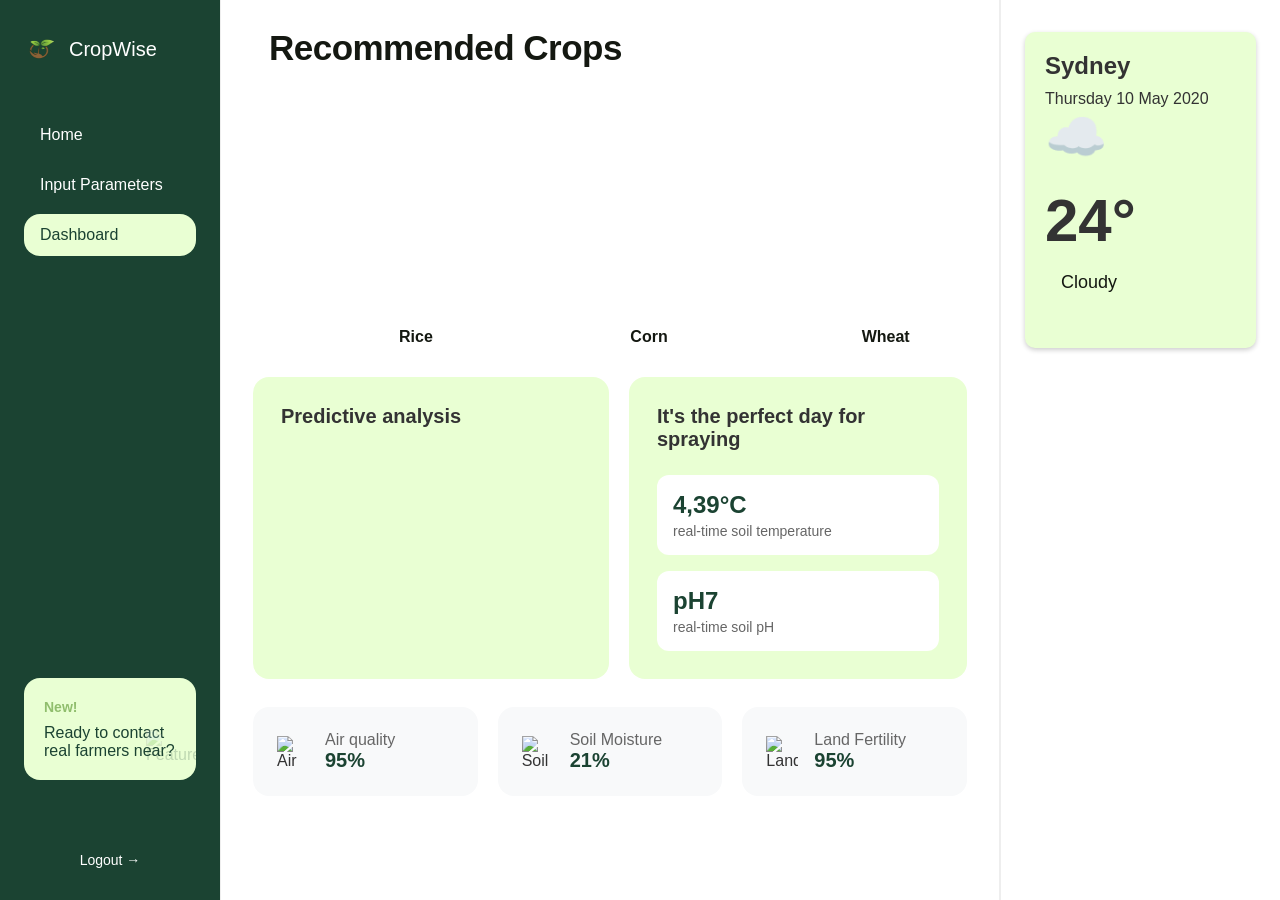
==== index.html @ d99df7f8 "Initial commit" ====
<!DOCTYPE html>
<html lang="en">
<head>
    <meta charset="UTF-8">
    <meta name="viewport" content="width=device-width, initial-scale=1.0">
    <title>Yourland Dashboard</title>
    <link rel="stylesheet" href="style.css">
    <style>
        @keyframes ripple {
            to {
                transform: translate(-50%, -50%) scale(4);
                opacity: 0;
            }
        }
    </style>
</head>
<body>
    <div class="container">
        <!-- Sidebar -->
        <aside class="sidebar">
            <div class="logo">
                <img src="Home/Agriculture-removebg-preview.png" alt="Logo" class="logo-icon">
                <span>CropWise</span>
            </div>
            
            <nav class="nav-menu">
                <a href="#" class="nav-item">Home</a>
                <a href="#" class="nav-item">Input Parameters</a>
                <a href="#" class="nav-item active">Dashboard</a>
            </nav>

            <div class="new-feature">
                <div class="feature-card">
                    <span>New!</span>
                    <p>Ready to contact real farmers near?</p>
                    <img src="https://placehold.co/60x60" alt="Feature" class="feature-icon">
                </div>
            </div>

            <button class="logout">Logout →</button>
        </aside>

        <!-- Main Content -->
        <main class="main-content">
<h3 class="title">Recommended Crops</h3>
<div class="grid-container">
  <div class="crop-card">
    <div class="image" style="background-image: url('https://cdn.usegalileo.ai/stability/71b0282f-ff0d-4252-8fa5-025f2145208d.png');"></div>
    <div>
      <p class="crop-name">Rice</p>
    </div>
  </div>
  <div class="crop-card">
    <div class="image" style="background-image: url('https://cdn.usegalileo.ai/stability/79f532cf-b9a9-4d23-a795-94a9f395f5ba.png');"></div>
    <div>
      <p class="crop-name">Corn</p>
    </div>
  </div>
  <div class="crop-card">
    <div class="image" style="background-image: url('https://cdn.usegalileo.ai/sdxl10/707a5c53-85a3-47b7-8dcb-e883f07b5499.png');"></div>
    <div>
      <p class="crop-name">Wheat</p>
    </div>
  </div>
</div>

            </section>

            <div class="dashboard-grid">
                <section class="analysis-section">
                    <h3>Predictive analysis</h3>
                    <canvas id="analysisChart"></canvas>
                </section>

                <section class="spraying-section">
                    <h3>It's the perfect day for spraying</h3>
                    <div class="metrics">
                        <div class="metric">
                            <span>4,39°C</span>
                            <p>real-time soil temperature</p>
                        </div>
                        <div class="metric">
                            <span>pH7</span>
                            <p>real-time soil pH</p>
                        </div>
                    </div>
                </section>

                <section class="environmental-metrics">
                    <div class="env-metric">
                        <img src="https://placehold.co/32x32" alt="Air">
                        <div>
                            <span>Air quality</span>
                            <p>95%</p>
                        </div>
                    </div>
                    <div class="env-metric">
                        <img src="https://placehold.co/32x32" alt="Soil">
                        <div>
                            <span>Soil Moisture</span>
                            <p>21%</p>
                        </div>
                    </div>
                    <div class="env-metric">
                        <img src="https://placehold.co/32x32" alt="Land">
                        <div>
                            <span>Land Fertility</span>
                            <p>95%</p>
                        </div>
                    </div>
                </section>
            </div>
        </main>

        <!-- Weather Sidebar -->
        <aside class="weather-sidebar">
            <div class="weather-card">
                <h1>Sydney</h1>
                <p>Thursday 10 May 2020</p>
                <div class="cloud-icon">☁️</div>
                <div class="temperature">24°</div>
                <p class="description">Cloudy</p>
        </aside>
    </div>
    <script src="https://cdn.jsdelivr.net/npm/chart.js"></script>
    <script src="main.js"></script>
</body>
</html>
---- style.css ----
:root {
    --primary-color: #1B4332;
    --secondary-color: #E9FFD3;
    --accent-green: #90BE6D;
    --text-color: #333;
    --border-radius: 16px;
    --transition: all 0.3s ease;
}

* {
    margin: 0;
    padding: 0;
    box-sizing: border-box;
}

body {
    font-family: 'Plus Jakarta Sans', 'Noto Sans', sans-serif;
    background-color: #f5f5f5;
    color: var(--text-color);
}

.container {
    display: grid;
    grid-template-columns: 220px 1fr 280px;
    min-height: 100vh;
    gap: 1px;
    background-color: #eee;
}

.design-root {
    display: flex;
    min-height: 100vh;
}

/* Sidebar Styles */
.sidebar {
    background-color: var(--primary-color);
    color: white;
    padding: 1.5rem;
    display: flex;
    flex-direction: column;
    gap: 2.5rem;
    width: 220px;
}

.logo {
    display: flex;
    align-items: center;
    gap: 0rem;
    font-size: 1.25rem;
    font-weight: 500;
    margin-left: -15px;
}

.logo-icon {
    width: 60px;
    height: 50px;
    transition: var(--transition);
}

.nav-menu {
    display: flex;
    flex-direction: column;
    gap: 0.5rem;
}

.nav-item {
    color: white;
    text-decoration: none;
    padding: 0.75rem 1rem;
    border-radius: var(--border-radius);
    transition: var(--transition);
    font-weight: 500;
}

.nav-item:hover {
    background-color: rgba(255, 255, 255, 0.1);
}

.nav-item.active {
    background-color: var(--secondary-color);
    color: var(--primary-color);
}

.new-feature {
    margin-top: auto;
}

.feature-card {
    background-color: var(--secondary-color);
    padding: 1.25rem;
    border-radius: var(--border-radius);
    color: var(--primary-color);
    position: relative;
    overflow: hidden;
    transition: var(--transition);
}

.feature-card:hover {
    transform: translateY(-2px);
    box-shadow: 0 4px 12px rgba(0, 0, 0, 0.5);
}

.feature-card span {
    font-size: 0.875rem;
    font-weight: 600;
    color: var(--accent-green);
}

.feature-card p {
    margin-top: 0.5rem;
    font-weight: 500;
}

.feature-icon {
    position: absolute;
    bottom: -10px;
    right: -10px;
    width: 60px;
    height: 60px;
    opacity: 0.2;
}

.logout {
    margin-top: 1.5rem;
    background: none;
    border: none;
    color: white;
    cursor: pointer;
    font-size: 0.875rem;
    transition: var(--transition);
    padding: 0.5rem;
    border-radius: var(--border-radius);
}

.logout:hover {
    background-color: var(--secondary-color);
    color: var(--primary-color);
}

/* Main Content Styles */
.main-content {
    padding: 2rem;
    background-color: white;
}

.title {
    font-family: 'Plus Jakarta Sans', 'Noto Sans', sans-serif;
    color: #141811;
    font-size: 35px;
    font-weight: bold;
    line-height: 1.25;
    letter-spacing: -0.015em;
    padding: 1rem 1rem 0.5rem;
    margin-top: -22px;
  }
  
  .description {
    font-family: 'Plus Jakarta Sans', 'Noto Sans', sans-serif;
    color: #141811;
    font-size: 1rem;
    font-weight: normal;
    line-height: 1.5;
    padding: 0.25rem 1rem 0.75rem;
  }
  
  .grid-container {
    display: grid;
    grid-template-columns: repeat(auto-fit, minmax(158px, 1fr));
    gap: 0.75rem;
    padding: 1rem;
  }
  
  .crop-card {
    display: flex;
    flex-direction: column;
    gap: 0.75rem;
    padding-bottom: 0.75rem;
  }
  
  .image {
    width: 100%;
    background-position: center;
    background-repeat: no-repeat;
    background-size: cover;
    aspect-ratio: 1 / 1;
    border-radius: 0.75rem;
  }
  
  .crop-name {
    color: #141811;
    font-size: 1rem;
    font-weight: bold;
    line-height: 1.5;
    margin-left: 130px;
  }
  

/* Dashboard Grid */
.dashboard-grid {
    display: grid;
    grid-template-columns: 1fr 1fr;
    gap: 1.25rem;
}

.analysis-section, .spraying-section {
    background-color: #E9FFD3;
    padding: 1.75rem;
    border-radius: var(--border-radius);
    transition: var(--transition);
}

.analysis-section:hover, .spraying-section:hover {
    box-shadow: 0 4px 12px rgba(0, 0, 0, 0.1);
}

.analysis-section h3, .spraying-section h3 {
    margin-bottom: 1.5rem;
    font-size: 1.25rem;
    font-weight: 600;
}

.metrics {
    display: grid;
    gap: 1rem;
}

.metric {
    background-color: white;
    padding: 1rem;
    border-radius: calc(var(--border-radius) - 4px);
    transition: var(--transition);
}

.metric:hover {
    transform: translateX(4px);
}

.metric span {
    font-size: 1.5rem;
    font-weight: 600;
    color: var(--primary-color);
}

.metric p {
    color: #666;
    margin-top: 0.25rem;
    font-size: 0.875rem;
}

.environmental-metrics {
    grid-column: 1 / -1;
    display: grid;
    grid-template-columns: repeat(3, 1fr);
    gap: 1.25rem;
    margin-top: 0.5rem;
}

.env-metric {
    background-color: #f8f9fa;
    padding: 1.5rem;
    border-radius: var(--border-radius);
    display: flex;
    align-items: center;
    gap: 1rem;
    transition: var(--transition);
}

.env-metric:hover {
    transform: translateY(-2px);
    box-shadow: 0 4px 12px rgba(0, 0, 0, 0.05);
}

.env-metric img {
    width: 32px;
    height: 32px;
}

.env-metric span {
    font-weight: 500;
    color: #666;
}

.env-metric p {
    font-size: 1.25rem;
    font-weight: 600;
    color: var(--primary-color);
}

/* Weather Sidebar */
.weather-sidebar {
    background-color: white;
    padding: 2rem 1.5rem;
    border-left: 1px solid #eee;
    width: 280px;
}

.weather-card {
    background-color: #E9FFD3;
    border-radius: 10px;
    padding: 20px;
    box-shadow: 0 2px 5px rgba(0, 0, 0, 0.2);
  }
  
  h1 {
    font-size: 24px;
    margin-bottom: 10px;
  }
  
  p {
    margin: 0;
  }
  
  .cloud-icon {
    font-size: 50px;
    margin-bottom: 20px;
    border-color: blueviolet;
  }
  
  .temperature {
    font-size: 60px;
    font-weight: bold;
    margin-bottom: 10px;
  }
  
  .description {
    font-size: 18px;
    margin-bottom: 20px;
  }
  
  .details {
    display: flex;
    justify-content: space-between;
    margin-bottom: 20px;
  }
  
  .details p {
    font-size: 16px;
  }
  
  .conditions {
    display: flex;
    justify-content: space-between;
  }
  
  .condition {
    text-align: center;
  }
  
  .condition p:first-child {
    font-weight: bold;
  }
  
  .condition p:last-child {
    font-size: 16px;
  }
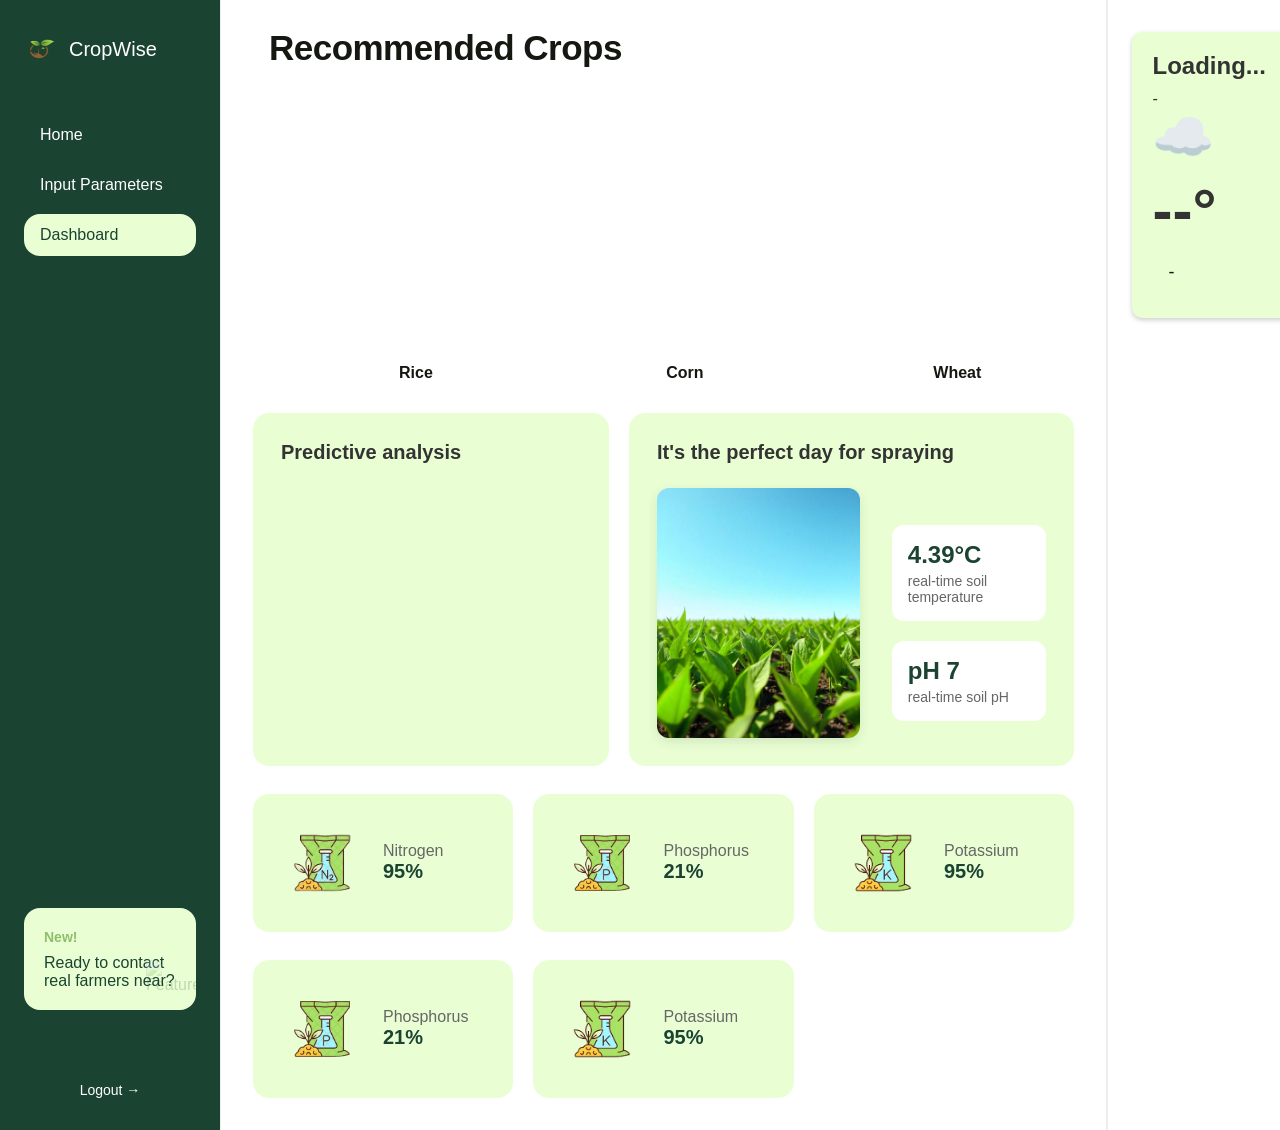
==== commit 9be86554: "final commit" ====
--- a/index.html
+++ b/index.html
@@ -3,7 +3,7 @@
 <head>
     <meta charset="UTF-8">
     <meta name="viewport" content="width=device-width, initial-scale=1.0">
-    <title>Yourland Dashboard</title>
+    <title>Dashboard</title>
     <link rel="stylesheet" href="style.css">
     <style>
         @keyframes ripple {
@@ -75,36 +75,57 @@
                 <section class="spraying-section">
                     <h3>It's the perfect day for spraying</h3>
                     <div class="metrics">
-                        <div class="metric">
-                            <span>4,39°C</span>
-                            <p>real-time soil temperature</p>
-                        </div>
-                        <div class="metric">
-                            <span>pH7</span>
-                            <p>real-time soil pH</p>
+                        <img src="crop.jpeg" alt="Soil image" class="metric-image">
+                        <div class="metric-container">
+                            <div class="metric">
+                                <span>4.39°C</span>
+                                <p>real-time soil temperature</p>
+                            </div>
+                            <div class="metric">
+                                <span>pH  7</span>
+                                <p>real-time soil pH</p>
+                            </div>
                         </div>
                     </div>
                 </section>
+                
+                
 
                 <section class="environmental-metrics">
                     <div class="env-metric">
-                        <img src="https://placehold.co/32x32" alt="Air">
+                        <img src="Nitrogen-removebg-preview.png" alt="Air">
                         <div>
-                            <span>Air quality</span>
+                            <span>Nitrogen</span>
                             <p>95%</p>
                         </div>
                     </div>
                     <div class="env-metric">
-                        <img src="https://placehold.co/32x32" alt="Soil">
+                        <img src="phosphorus-final.png" alt="Soil">
                         <div>
-                            <span>Soil Moisture</span>
+                            <span>Phosphorus</span>
                             <p>21%</p>
                         </div>
                     </div>
                     <div class="env-metric">
-                        <img src="https://placehold.co/32x32" alt="Land">
+                        <img src="potassium-removebg-preview.png" alt="Land">
                         <div>
-                            <span>Land Fertility</span>
+                            <span>Potassium</span>
+                            <p>95%</p>
+                        </div>
+                    </div>
+                </section>
+                <section class="environmental-metrics">
+                    <div class="env-metric">
+                        <img src="phosphorus-final.png" alt="Soil">
+                        <div>
+                            <span>Phosphorus</span>
+                            <p>21%</p>
+                        </div>
+                    </div>
+                    <div class="env-metric">
+                        <img src="potassium-removebg-preview.png" alt="Land">
+                        <div>
+                            <span>Potassium</span>
                             <p>95%</p>
                         </div>
                     </div>
@@ -113,14 +134,15 @@
         </main>
 
         <!-- Weather Sidebar -->
-        <aside class="weather-sidebar">
+        <div class="weather-sidebar">
             <div class="weather-card">
-                <h1>Sydney</h1>
-                <p>Thursday 10 May 2020</p>
-                <div class="cloud-icon">☁️</div>
-                <div class="temperature">24°</div>
-                <p class="description">Cloudy</p>
-        </aside>
+                <h1 id="location">Loading...</h1>
+                <p id="date">-</p>
+                <div class="cloud-icon" id="weather-icon">☁️</div>
+                <div class="temperature" id="temperature">--°</div>
+                <p class="description" id="description">-</p>
+            </div>
+        </div>
     </div>
     <script src="https://cdn.jsdelivr.net/npm/chart.js"></script>
     <script src="main.js"></script>
--- a/style.css
+++ b/style.css
@@ -203,6 +203,7 @@
     gap: 1.25rem;
 }
 
+
 .analysis-section, .spraying-section {
     background-color: #E9FFD3;
     padding: 1.75rem;
@@ -221,8 +222,21 @@
 }
 
 .metrics {
-    display: grid;
-    gap: 1rem;
+    display: flex;
+    align-items: center;
+    gap: 2rem;
+}
+
+.metric-image {
+    width: 250px; /* Adjust as needed */
+    height: 250px;
+    border-radius: calc(var(--border-radius) - 4px);
+    box-shadow: 0 4px 12px rgba(0, 0, 0, 0.1);
+    transition: var(--transition);
+}
+
+.metric-image:hover {
+    transform: translateX(4px);
 }
 
 .metric {
@@ -230,6 +244,8 @@
     padding: 1rem;
     border-radius: calc(var(--border-radius) - 4px);
     transition: var(--transition);
+    flex: 1;
+    margin-top: 20px;
 }
 
 .metric:hover {
@@ -247,6 +263,7 @@
     margin-top: 0.25rem;
     font-size: 0.875rem;
 }
+
 
 .environmental-metrics {
     grid-column: 1 / -1;
@@ -257,7 +274,7 @@
 }
 
 .env-metric {
-    background-color: #f8f9fa;
+    background-color: #E9FFD3;
     padding: 1.5rem;
     border-radius: var(--border-radius);
     display: flex;
@@ -272,8 +289,8 @@
 }
 
 .env-metric img {
-    width: 32px;
-    height: 32px;
+    width: 90px;
+    height: 90px;
 }
 
 .env-metric span {
@@ -300,6 +317,9 @@
     border-radius: 10px;
     padding: 20px;
     box-shadow: 0 2px 5px rgba(0, 0, 0, 0.2);
+    justify-items: center;
+    animation: float 6s ease-in-out infinite;
+    max-height: 350px;
   }
   
   h1 {
@@ -313,25 +333,25 @@
   
   .cloud-icon {
     font-size: 50px;
-    margin-bottom: 20px;
+    margin-bottom: 10px;
     border-color: blueviolet;
   }
   
   .temperature {
     font-size: 60px;
     font-weight: bold;
-    margin-bottom: 10px;
+    margin-bottom: 5px;
   }
   
   .description {
     font-size: 18px;
-    margin-bottom: 20px;
+    margin-top: 10px;
   }
   
   .details {
     display: flex;
     justify-content: space-between;
-    margin-bottom: 20px;
+    margin-top: 10px;
   }
   
   .details p {
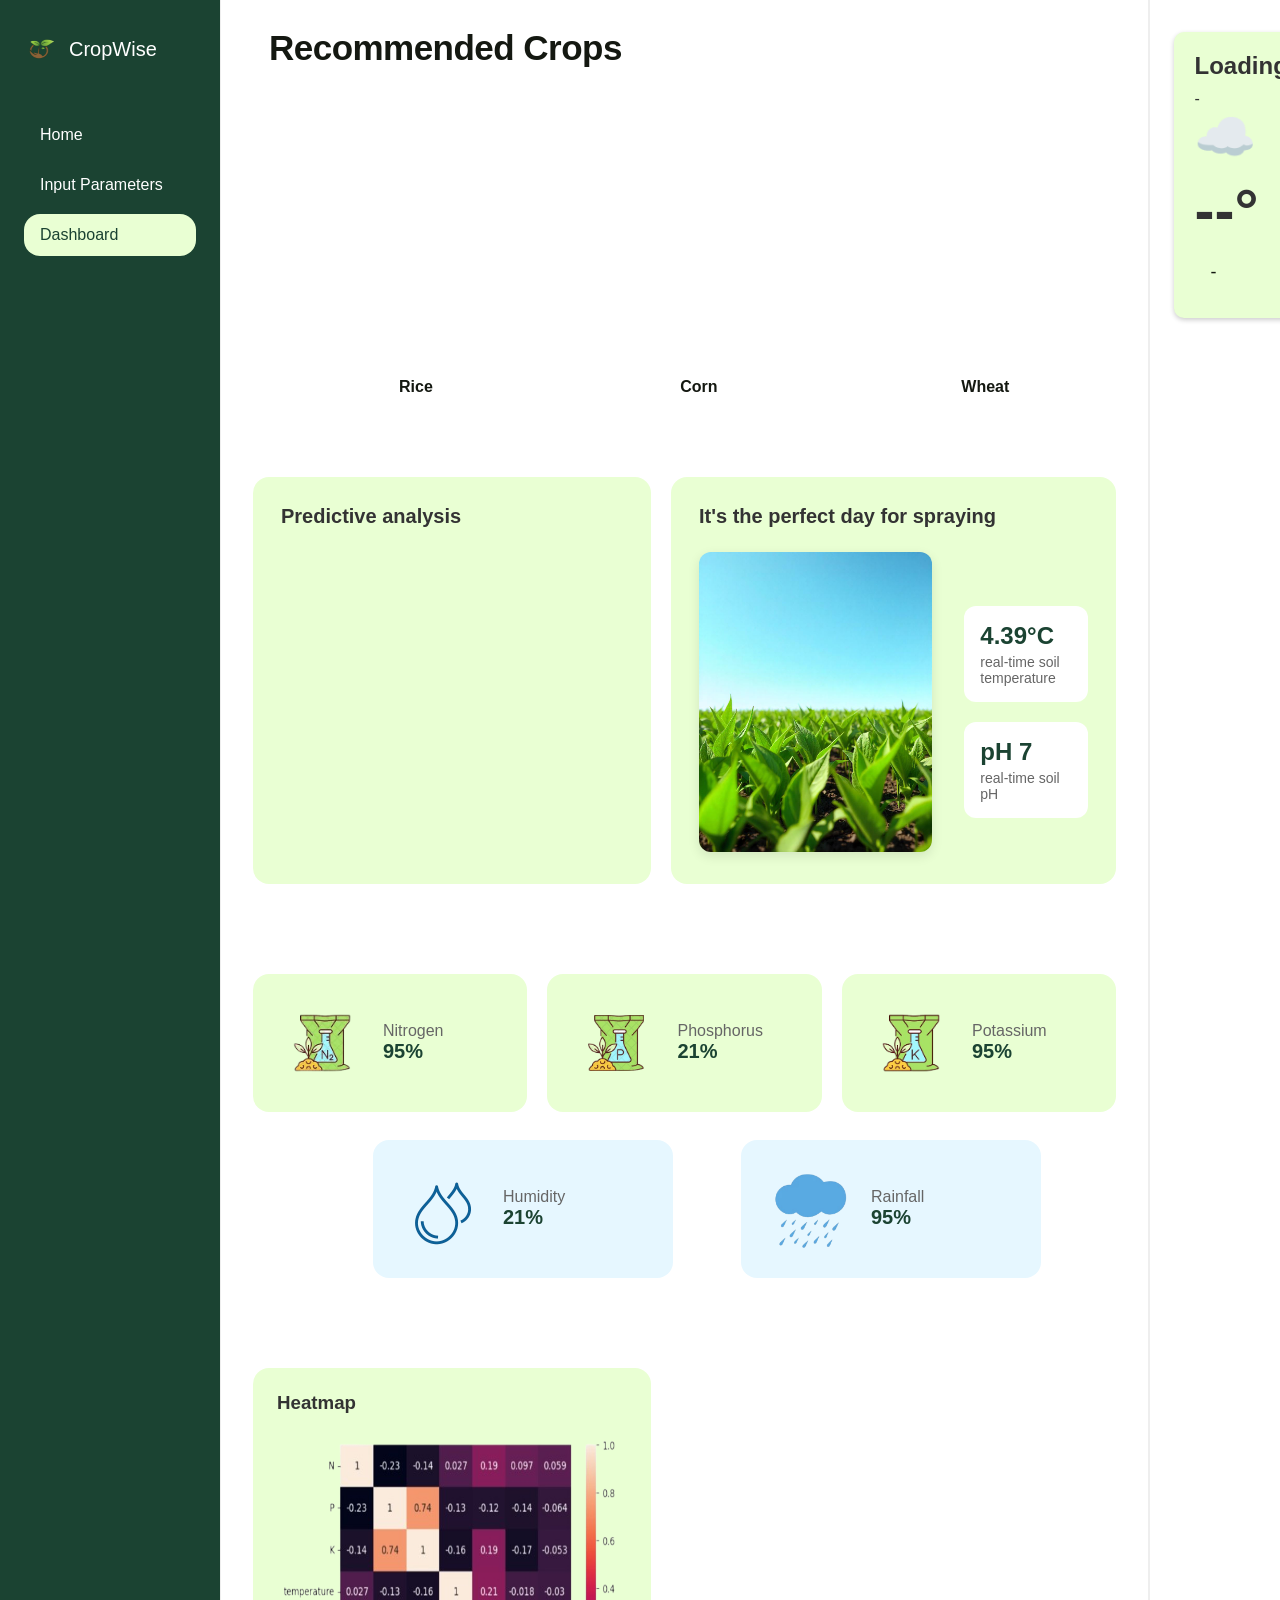
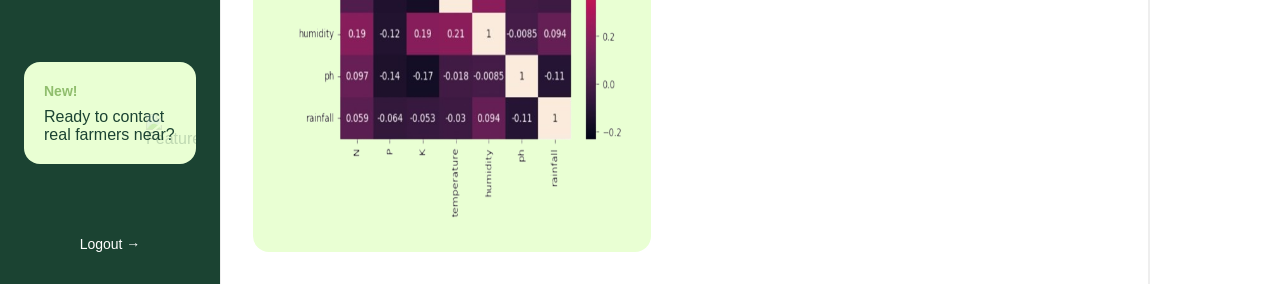
==== commit 33f5de14: "final commit" ====
--- a/index.html
+++ b/index.html
@@ -69,7 +69,7 @@
             <div class="dashboard-grid">
                 <section class="analysis-section">
                     <h3>Predictive analysis</h3>
-                    <canvas id="analysisChart"></canvas>
+                    <canvas id="mlChart" width="300" height="300"></canvas>
                 </section>
 
                 <section class="spraying-section">
@@ -88,9 +88,6 @@
                         </div>
                     </div>
                 </section>
-                
-                
-
                 <section class="environmental-metrics">
                     <div class="env-metric">
                         <img src="Nitrogen-removebg-preview.png" alt="Air">
@@ -114,22 +111,28 @@
                         </div>
                     </div>
                 </section>
-                <section class="environmental-metrics">
-                    <div class="env-metric">
-                        <img src="phosphorus-final.png" alt="Soil">
+                <section class="environmental-metrics1">
+                    <div class="env-metric1">
+                        <img src="humidity-removebg-preview (1).png" alt="Soil">
                         <div>
-                            <span>Phosphorus</span>
+                            <span>Humidity</span>
                             <p>21%</p>
                         </div>
                     </div>
-                    <div class="env-metric">
-                        <img src="potassium-removebg-preview.png" alt="Land">
+                    <div class="env-metric1">
+                        <img src="Rainfallremovebg-preview.png" alt="Land">
                         <div>
-                            <span>Potassium</span>
+                            <span>Rainfall</span>
                             <p>95%</p>
                         </div>
                     </div>
                 </section>
+                <div class="environmental-metrics2">
+                    <div class="env-metric2">
+                        <h3>Heatmap</h3>
+                        <img src="heatmap-removebg-preview.png" alt="Soil">
+                    </div>
+                </div>
             </div>
         </main>
 
--- a/style.css
+++ b/style.css
@@ -201,6 +201,7 @@
     display: grid;
     grid-template-columns: 1fr 1fr;
     gap: 1.25rem;
+    margin-top: 50px;
 }
 
 
@@ -229,7 +230,7 @@
 
 .metric-image {
     width: 250px; /* Adjust as needed */
-    height: 250px;
+    height: 300px;
     border-radius: calc(var(--border-radius) - 4px);
     box-shadow: 0 4px 12px rgba(0, 0, 0, 0.1);
     transition: var(--transition);
@@ -270,7 +271,7 @@
     display: grid;
     grid-template-columns: repeat(3, 1fr);
     gap: 1.25rem;
-    margin-top: 0.5rem;
+    margin-top: 70px;
 }
 
 .env-metric {
@@ -303,6 +304,74 @@
     font-weight: 600;
     color: var(--primary-color);
 }
+
+.environmental-metrics1 {
+    grid-column: 1 / -1;
+    display: grid;
+    grid-template-columns: repeat(3, 1fr);
+    gap: 4.25rem;
+    margin-top: 0.5rem;
+    margin-left: 120px;
+}
+
+.env-metric1 {
+    background-color: #e6f7ff;
+    padding: 1.5rem;
+    width: 300px;
+    border-radius: var(--border-radius);
+    display: flex;
+    align-items: center;
+    gap: 1rem;
+    transition: var(--transition);
+}
+
+.env-metric1:hover {
+    transform: translateY(-2px);
+    box-shadow: 0 4px 12px rgba(0, 0, 0, 0.05);
+}
+
+.env-metric1 img {
+    width: 90px;
+    height: 90px;
+}
+
+.env-metric1 span {
+    font-weight: 500;
+    color: #666;
+}
+
+.env-metric1 p {
+    font-size: 1.25rem;
+    font-weight: 600;
+    color: var(--primary-color);
+}
+
+.environmental-metrics2 {
+    gap: 1.25rem;
+    margin-top: 70px;
+}
+
+.env-metric2 {
+    background-color: #E9FFD3;
+    padding: 1.5rem;
+    border-radius: var(--border-radius);
+    align-items: center;
+    gap: 1rem;
+    transition: var(--transition);
+}
+
+.env-metric2:hover {
+    transform: translateY(-2px);
+    box-shadow: 0 4px 12px rgba(0, 0, 0, 0.05);
+}
+
+.env-metric2 img {
+    width: 350px;
+    height: 390px;
+    margin-top: 20px;
+}
+
+
 
 /* Weather Sidebar */
 .weather-sidebar {
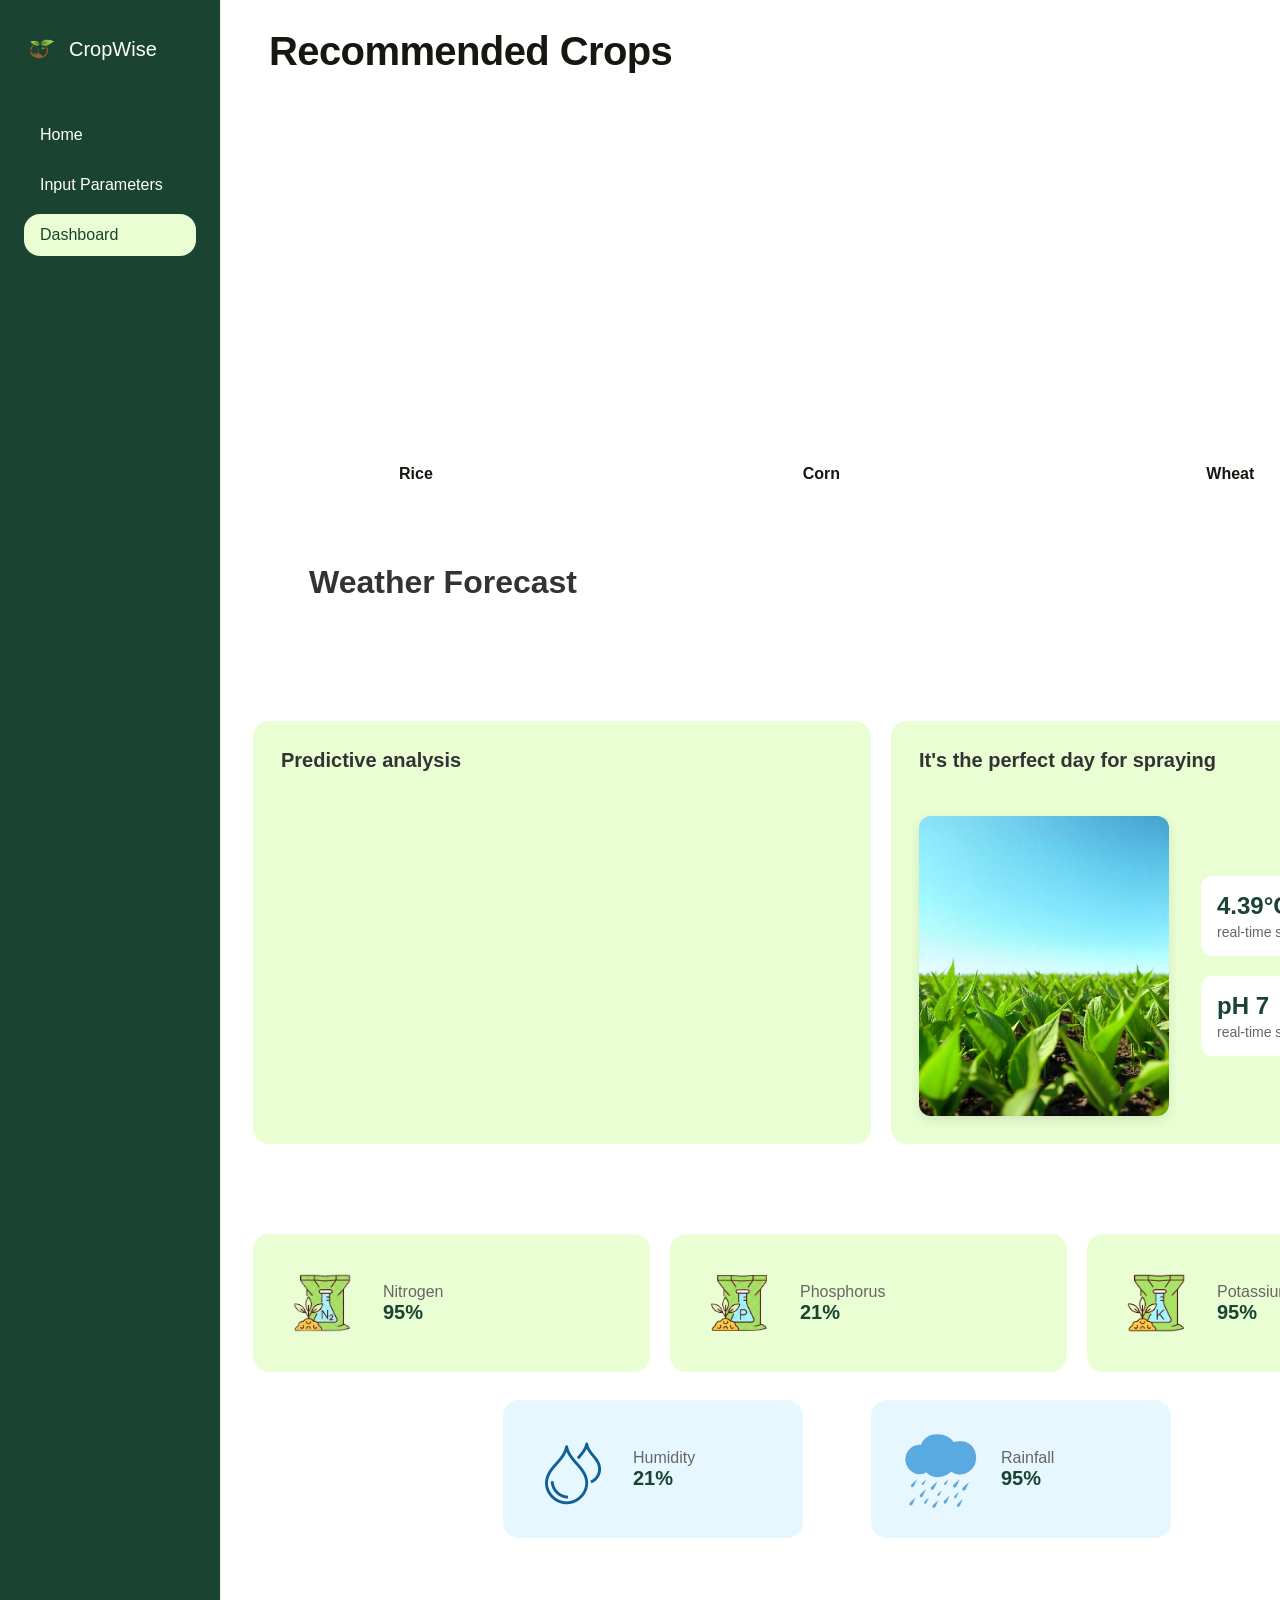
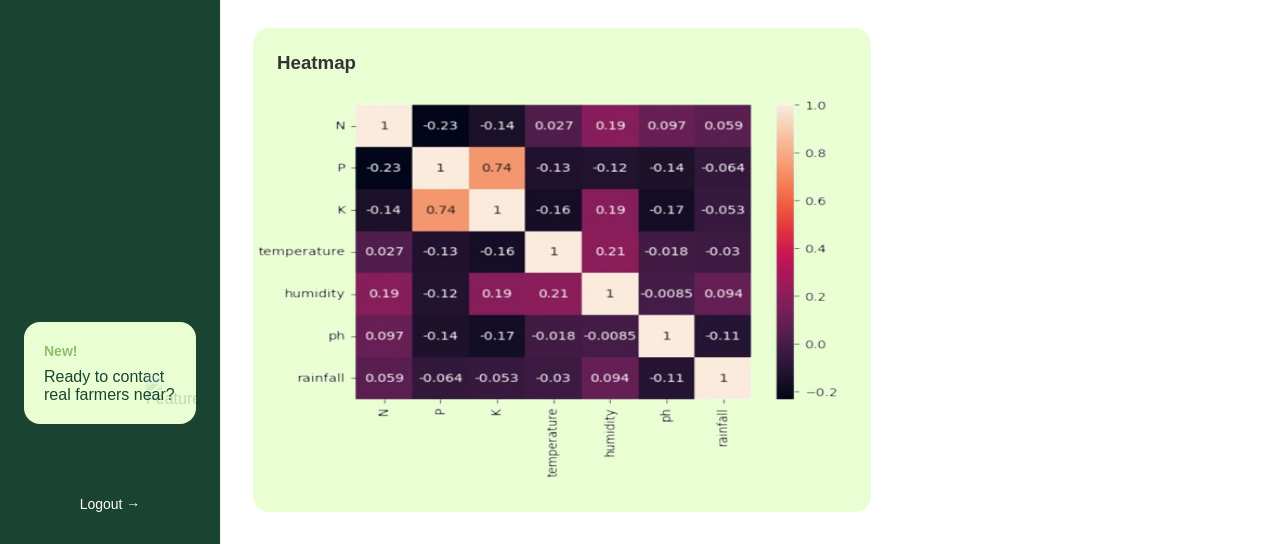
==== commit d76bf6bd: "final commit" ====
--- a/index.html
+++ b/index.html
@@ -65,11 +65,15 @@
 </div>
 
             </section>
+            <div class="weather-container">
+                <h1>Weather Forecast</h1>
+                <div id="weather-cards" class="weather-cards"></div>
+            </div>
 
             <div class="dashboard-grid">
                 <section class="analysis-section">
                     <h3>Predictive analysis</h3>
-                    <canvas id="mlChart" width="300" height="300"></canvas>
+                    <canvas id="mlChart" width="300" height="200"></canvas>
                 </section>
 
                 <section class="spraying-section">
@@ -135,18 +139,6 @@
                 </div>
             </div>
         </main>
-
-        <!-- Weather Sidebar -->
-        <div class="weather-sidebar">
-            <div class="weather-card">
-                <h1 id="location">Loading...</h1>
-                <p id="date">-</p>
-                <div class="cloud-icon" id="weather-icon">☁️</div>
-                <div class="temperature" id="temperature">--°</div>
-                <p class="description" id="description">-</p>
-            </div>
-        </div>
-    </div>
     <script src="https://cdn.jsdelivr.net/npm/chart.js"></script>
     <script src="main.js"></script>
 </body>
--- a/style.css
+++ b/style.css
@@ -22,9 +22,9 @@
 .container {
     display: grid;
     grid-template-columns: 220px 1fr 280px;
-    min-height: 100vh;
     gap: 1px;
     background-color: #eee;
+    width: 700px;
 }
 
 .design-root {
@@ -142,12 +142,13 @@
 .main-content {
     padding: 2rem;
     background-color: white;
+    width: 1295px;
 }
 
 .title {
     font-family: 'Plus Jakarta Sans', 'Noto Sans', sans-serif;
     color: #141811;
-    font-size: 35px;
+    font-size: 40px;
     font-weight: bold;
     line-height: 1.25;
     letter-spacing: -0.015em;
@@ -179,7 +180,7 @@
   }
   
   .image {
-    width: 100%;
+    width: 350px;
     background-position: center;
     background-repeat: no-repeat;
     background-size: cover;
@@ -234,6 +235,7 @@
     border-radius: calc(var(--border-radius) - 4px);
     box-shadow: 0 4px 12px rgba(0, 0, 0, 0.1);
     transition: var(--transition);
+    margin-top: 20px;
 }
 
 .metric-image:hover {
@@ -311,7 +313,7 @@
     grid-template-columns: repeat(3, 1fr);
     gap: 4.25rem;
     margin-top: 0.5rem;
-    margin-left: 120px;
+    margin-left: 250px;
 }
 
 .env-metric1 {
@@ -366,80 +368,60 @@
 }
 
 .env-metric2 img {
-    width: 350px;
+    width: 600px;
     height: 390px;
     margin-top: 20px;
-}
-
-
-
-/* Weather Sidebar */
-.weather-sidebar {
-    background-color: white;
-    padding: 2rem 1.5rem;
-    border-left: 1px solid #eee;
-    width: 280px;
+    margin-left: -30px;
+}
+
+.weather-container {
+    text-align: center;
+    font-family: 'Plus Jakarta Sans', 'Noto Sans', sans-serif;
+    width: 1200px;
+    margin-top: 50px;
+    margin-bottom: 70px;
+}
+
+.weather-cards {
+    display: flex;
+    font-family: 'Plus Jakarta Sans', 'Noto Sans', sans-serif;
+    gap: 45px;
+    margin-top: 20px;
 }
 
 .weather-card {
     background-color: #E9FFD3;
-    border-radius: 10px;
-    padding: 20px;
-    box-shadow: 0 2px 5px rgba(0, 0, 0, 0.2);
-    justify-items: center;
-    animation: float 6s ease-in-out infinite;
-    max-height: 350px;
-  }
-  
-  h1 {
-    font-size: 24px;
-    margin-bottom: 10px;
-  }
-  
-  p {
-    margin: 0;
-  }
-  
-  .cloud-icon {
-    font-size: 50px;
-    margin-bottom: 10px;
-    border-color: blueviolet;
-  }
-  
-  .temperature {
-    font-size: 60px;
+    font-family: 'Plus Jakarta Sans', 'Noto Sans', sans-serif;
+    border-radius: 8px;
+    padding: 15px;
+    width: 220px;
+    height: 330px;
+    box-shadow: 0 4px 8px rgba(0, 0, 0, 0.1);
+    text-align: center;
+}
+
+.weather-card h3 {
+    font-family: 'Plus Jakarta Sans', 'Noto Sans', sans-serif;
+    margin: 5px 0;
+    font-size: 1em;
+}
+
+.weather-container h1 {
+    font-family: 'Plus Jakarta Sans', 'Noto Sans', sans-serif;
+    margin-right: 820px;
+    margin-bottom: 50px;
+}
+
+.weather-card img {
+    width: 150px;
+    height: 170px;
+}
+
+.weather-card p {
+    margin: 5px 0;
+    font-family: 'Plus Jakarta Sans', 'Noto Sans', sans-serif;
+    font-size: 1.5em;
+    color: #333;
     font-weight: bold;
-    margin-bottom: 5px;
-  }
-  
-  .description {
-    font-size: 18px;
-    margin-top: 10px;
-  }
-  
-  .details {
-    display: flex;
-    justify-content: space-between;
-    margin-top: 10px;
-  }
-  
-  .details p {
-    font-size: 16px;
-  }
-  
-  .conditions {
-    display: flex;
-    justify-content: space-between;
-  }
-  
-  .condition {
-    text-align: center;
-  }
-  
-  .condition p:first-child {
-    font-weight: bold;
-  }
-  
-  .condition p:last-child {
-    font-size: 16px;
-  }+}
+
